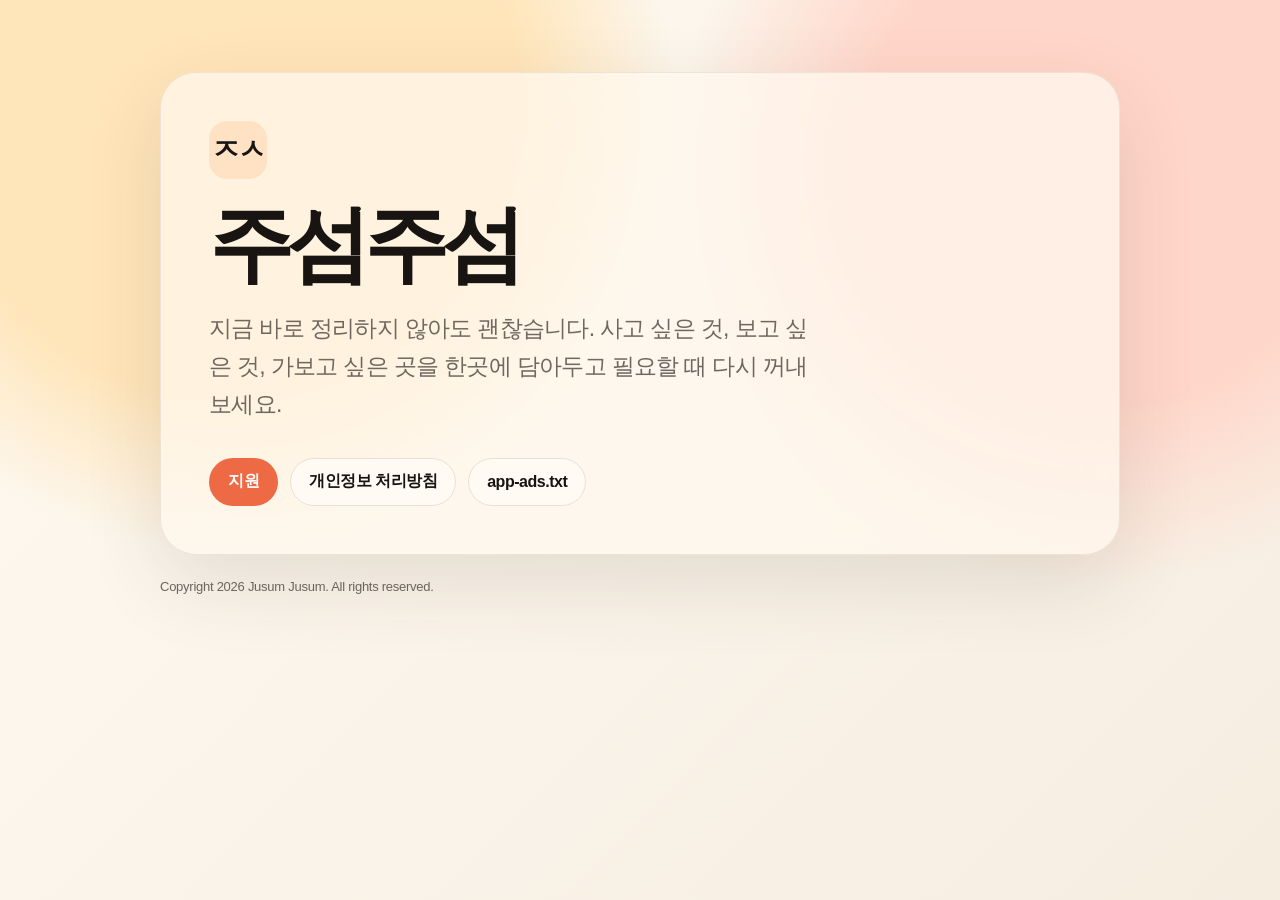
==== index.html @ 62c07767 "Deploy app site" ====
<!doctype html>
<html lang="ko">
  <head>
    <meta charset="utf-8" />
    <meta name="viewport" content="width=device-width, initial-scale=1" />
    <title>주섬주섬</title>
    <meta
      name="description"
      content="주섬주섬은 링크, 상품, 장소, 영상, 글감을 가볍게 담아두고 나중에 다시 꺼내보는 보관 앱입니다."
    />
    <style>
      :root {
        color-scheme: light;
        --ink: #171412;
        --muted: #6f6760;
        --line: #eadfd2;
        --paper: #fff8ef;
        --accent: #ed6a45;
        --accent-soft: #ffe1c4;
      }

      * {
        box-sizing: border-box;
      }

      body {
        margin: 0;
        min-height: 100vh;
        font-family:
          ui-rounded,
          "Apple SD Gothic Neo",
          "Pretendard",
          -apple-system,
          BlinkMacSystemFont,
          sans-serif;
        background:
          radial-gradient(circle at 18% 12%, #ffe5b9 0 22%, transparent 34%),
          radial-gradient(circle at 86% 18%, #ffd6c9 0 18%, transparent 32%),
          linear-gradient(135deg, #fffaf2 0%, #f6ede1 100%);
        color: var(--ink);
      }

      main {
        width: min(960px, calc(100% - 40px));
        margin: 0 auto;
        padding: 72px 0 56px;
      }

      .hero {
        display: grid;
        gap: 26px;
        padding: 48px;
        border: 1px solid rgba(234, 223, 210, 0.82);
        border-radius: 36px;
        background: rgba(255, 248, 239, 0.72);
        box-shadow: 0 28px 80px rgba(68, 49, 29, 0.12);
        backdrop-filter: blur(18px);
      }

      .mark {
        width: 58px;
        height: 58px;
        border-radius: 18px;
        display: grid;
        place-items: center;
        background: var(--accent-soft);
        color: var(--ink);
        font-size: 28px;
        font-weight: 900;
        letter-spacing: -0.08em;
      }

      h1 {
        margin: 0;
        font-size: clamp(42px, 9vw, 84px);
        line-height: 0.94;
        letter-spacing: -0.08em;
      }

      p {
        margin: 0;
        max-width: 620px;
        color: var(--muted);
        font-size: clamp(18px, 2.4vw, 23px);
        line-height: 1.65;
        letter-spacing: -0.03em;
      }

      .links {
        display: flex;
        flex-wrap: wrap;
        gap: 12px;
        margin-top: 8px;
      }

      a {
        color: inherit;
      }

      .button {
        display: inline-flex;
        align-items: center;
        min-height: 48px;
        padding: 0 18px;
        border: 1px solid var(--line);
        border-radius: 999px;
        background: #fffaf3;
        text-decoration: none;
        font-weight: 800;
        letter-spacing: -0.03em;
      }

      .button.primary {
        border-color: transparent;
        background: var(--accent);
        color: white;
      }

      footer {
        margin-top: 24px;
        color: var(--muted);
        font-size: 13px;
        letter-spacing: -0.02em;
      }

      @media (max-width: 640px) {
        main {
          width: min(100% - 28px, 960px);
          padding-top: 34px;
        }

        .hero {
          padding: 30px 24px;
          border-radius: 28px;
        }
      }
    </style>
  </head>
  <body>
    <main>
      <section class="hero" aria-labelledby="title">
        <div class="mark" aria-hidden="true">ㅈㅅ</div>
        <h1 id="title">주섬주섬</h1>
        <p>
          지금 바로 정리하지 않아도 괜찮습니다. 사고 싶은 것, 보고 싶은 것,
          가보고 싶은 곳을 한곳에 담아두고 필요할 때 다시 꺼내보세요.
        </p>
        <nav class="links" aria-label="앱 정보">
          <a class="button primary" href="support.html">지원</a>
          <a class="button" href="privacy.html">개인정보 처리방침</a>
          <a class="button" href="app-ads.txt">app-ads.txt</a>
        </nav>
      </section>
      <footer>Copyright 2026 Jusum Jusum. All rights reserved.</footer>
    </main>
  </body>
</html>
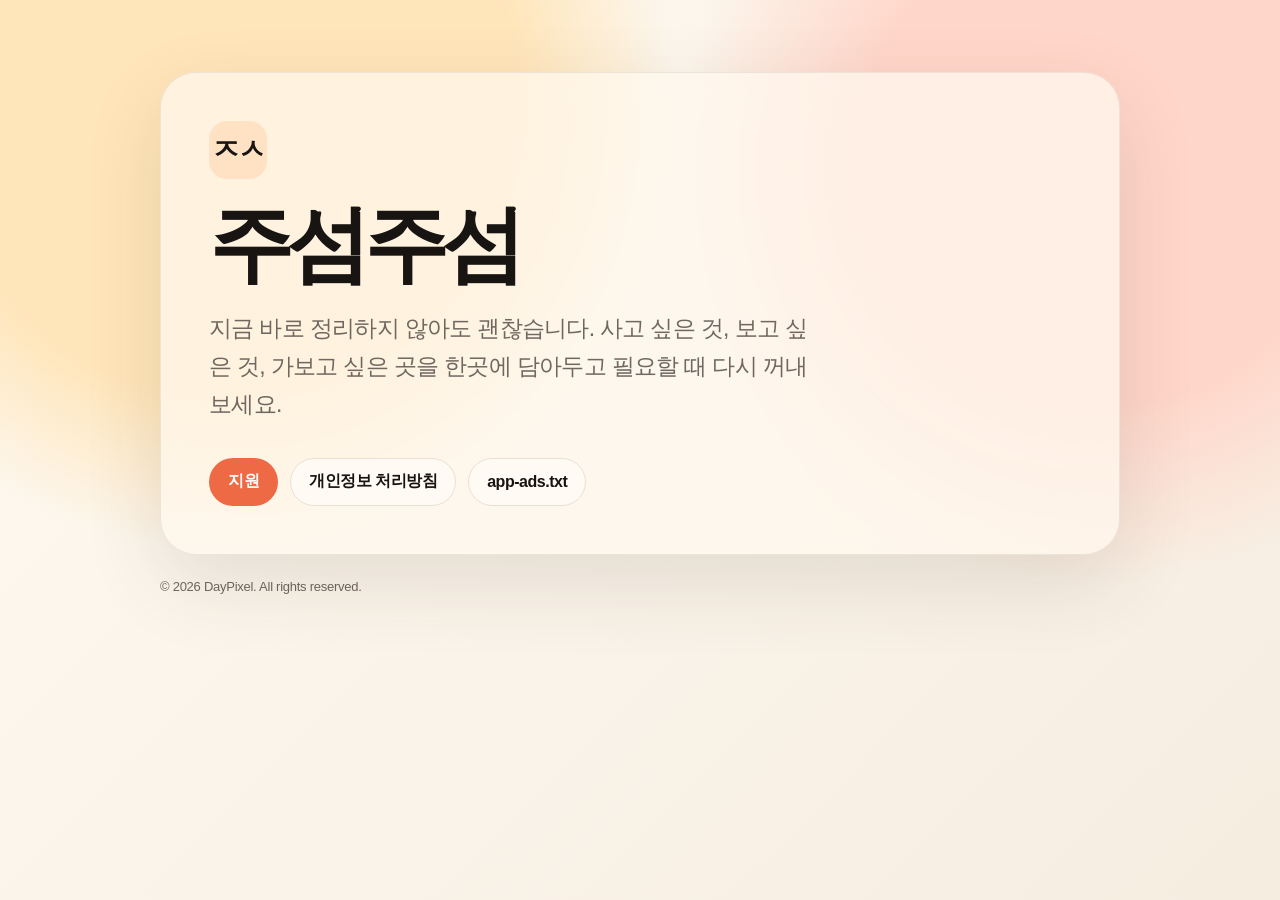
==== commit f5e1fdbb: "Use DayPixel for site copyright" ====
--- a/index.html
+++ b/index.html
@@ -151,7 +151,7 @@
           <a class="button" href="app-ads.txt">app-ads.txt</a>
         </nav>
       </section>
-      <footer>Copyright 2026 Jusum Jusum. All rights reserved.</footer>
+      <footer>© 2026 DayPixel. All rights reserved.</footer>
     </main>
   </body>
 </html>
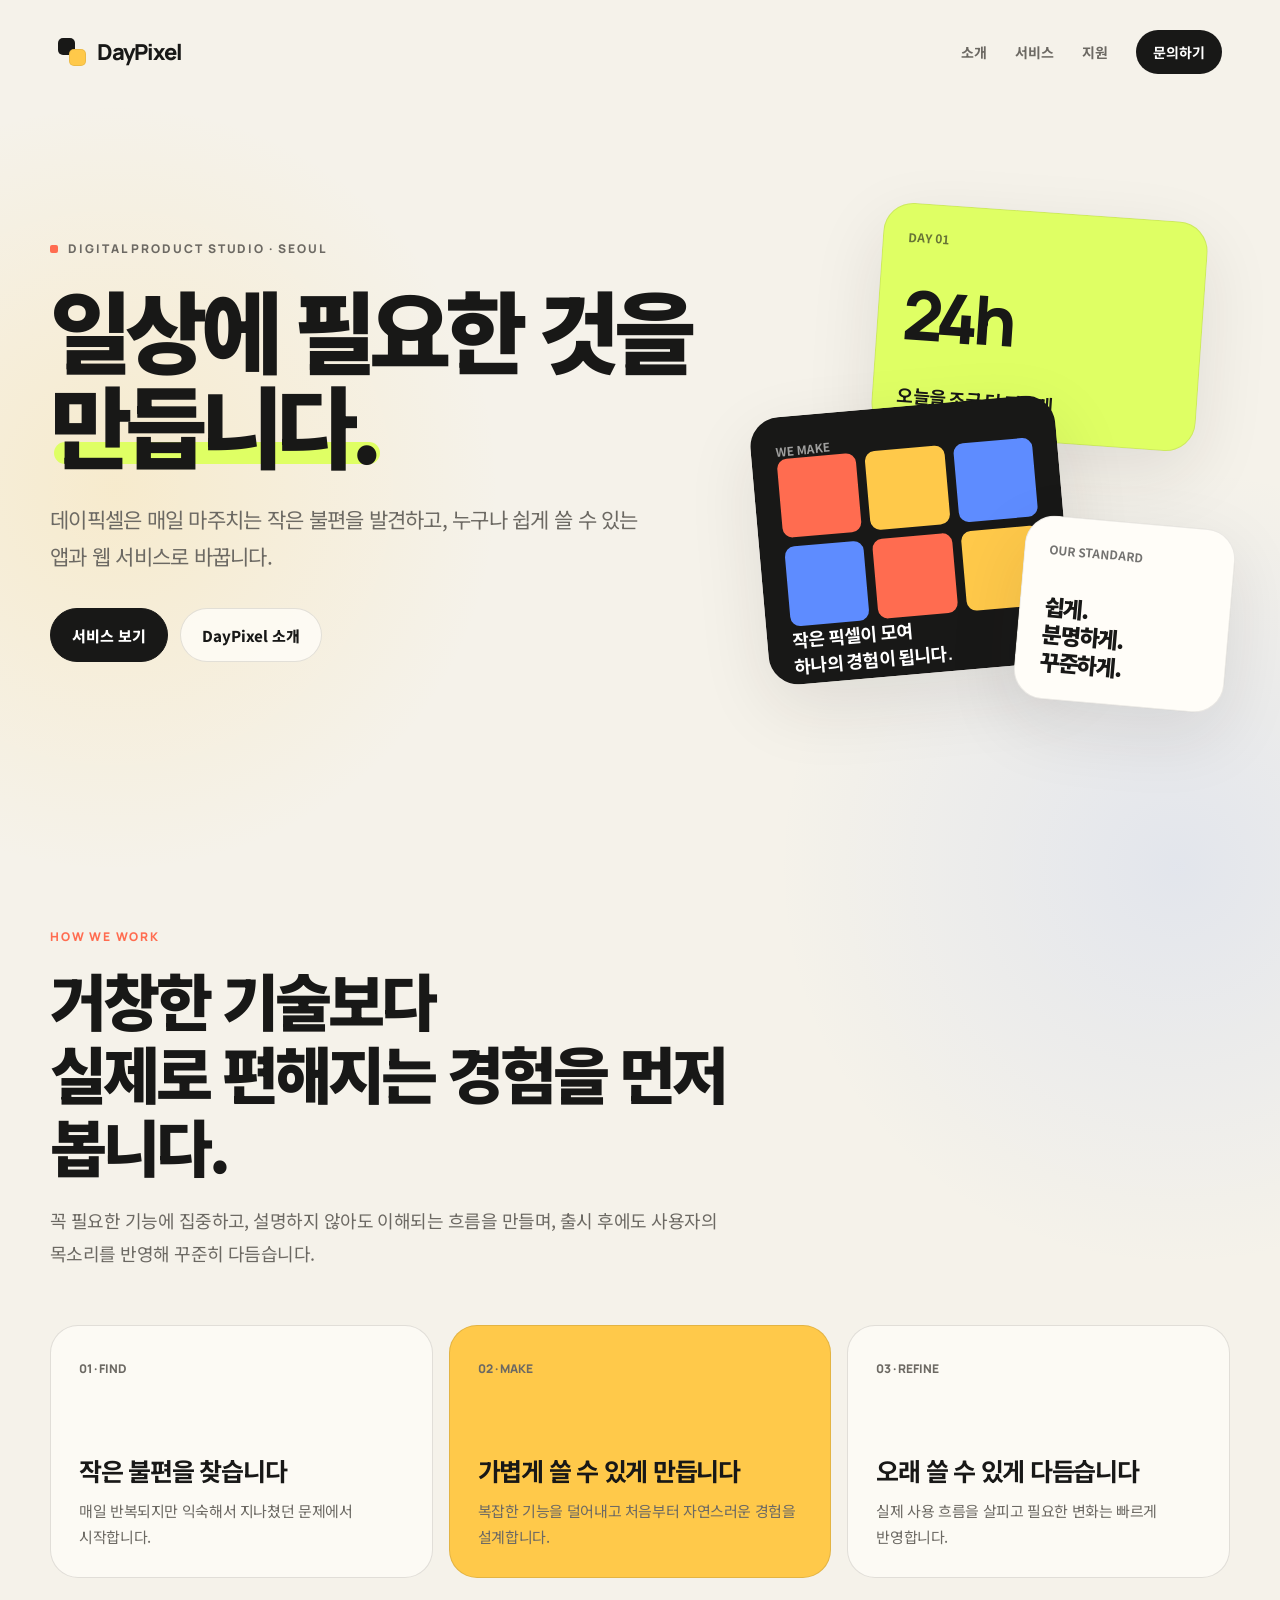
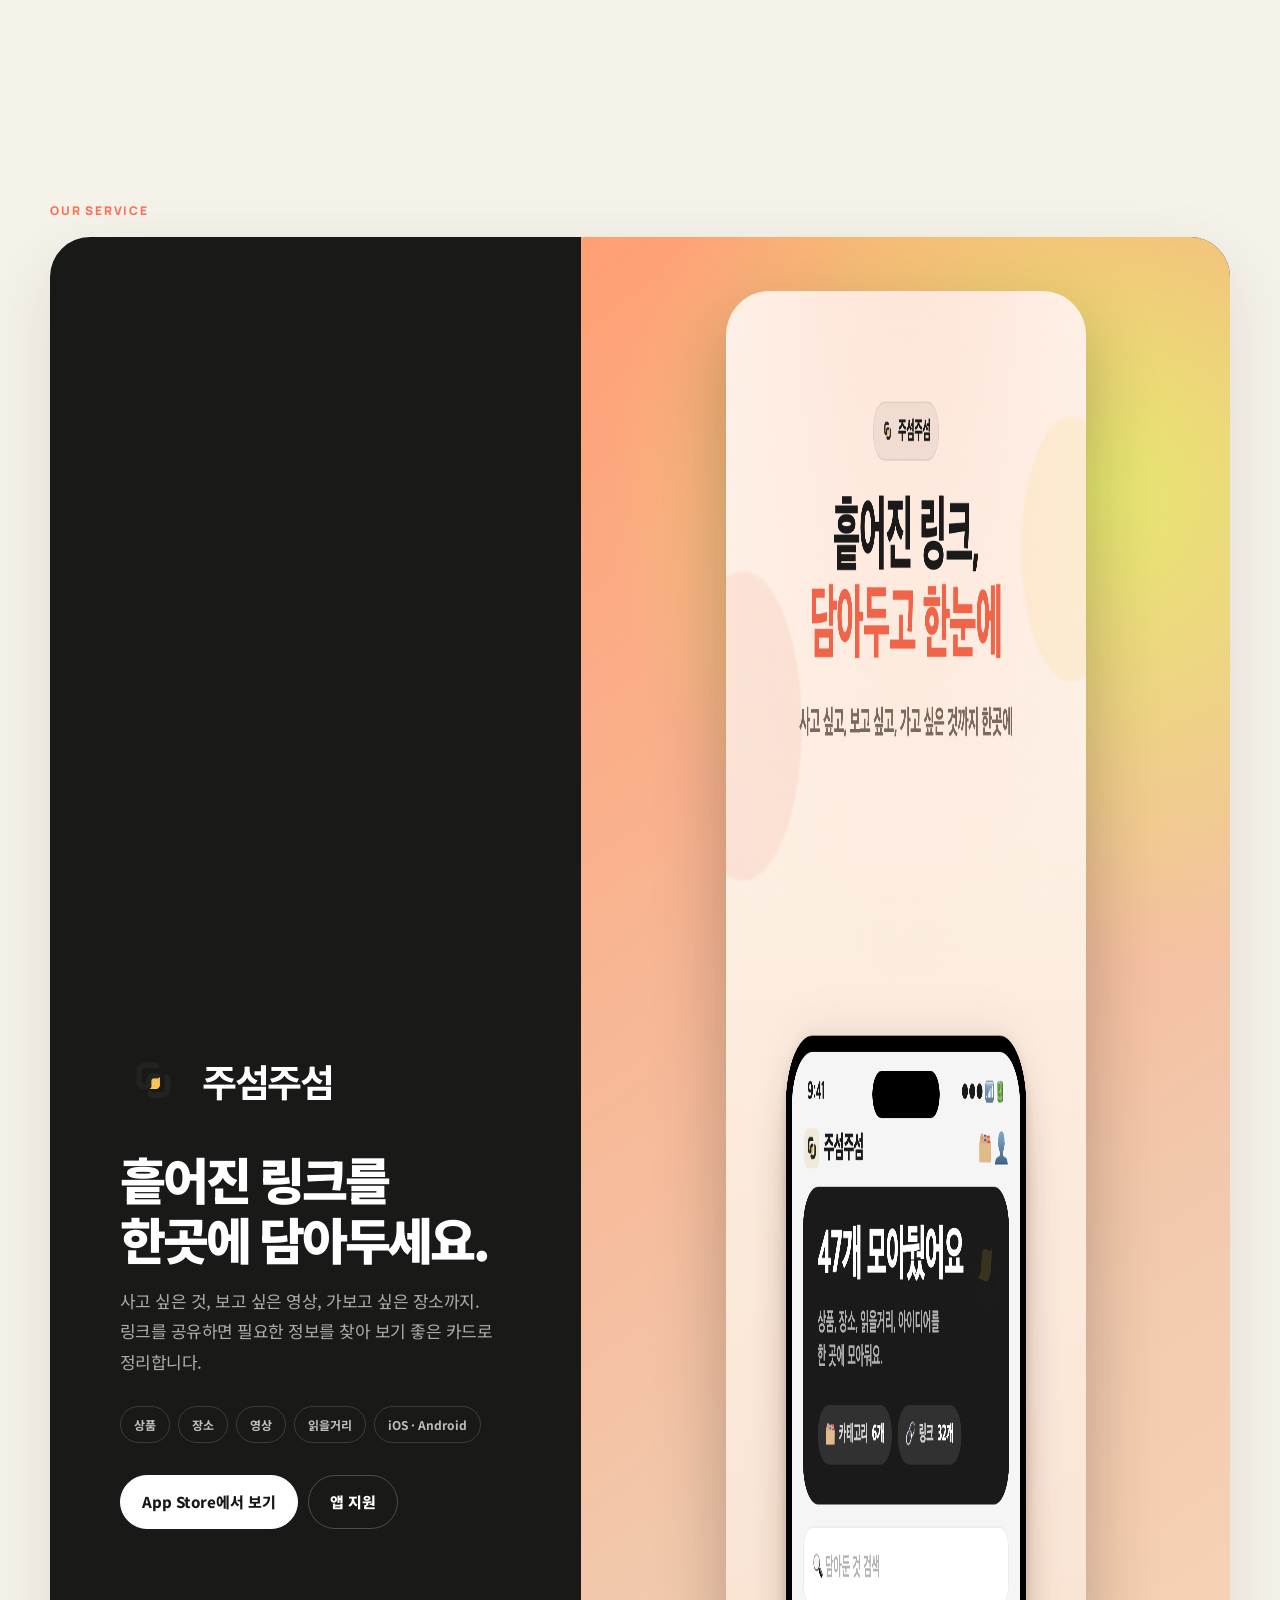
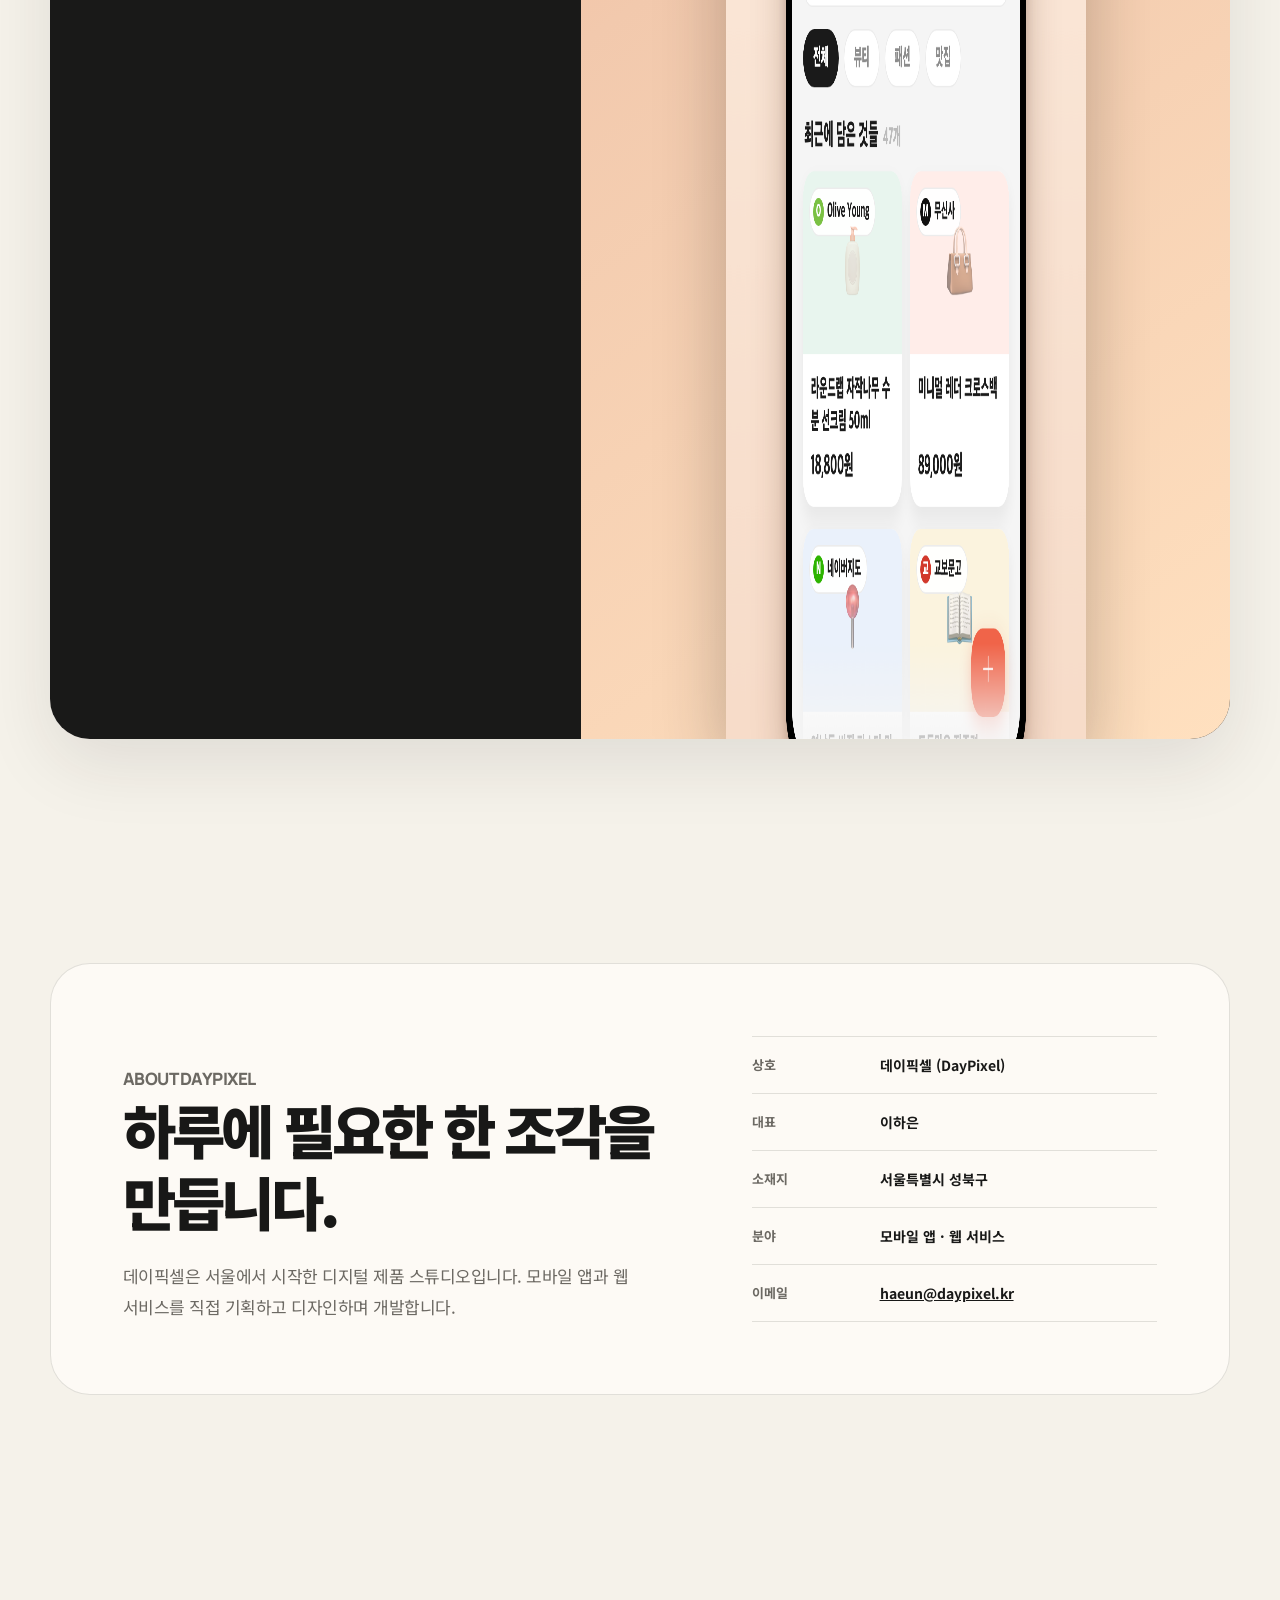
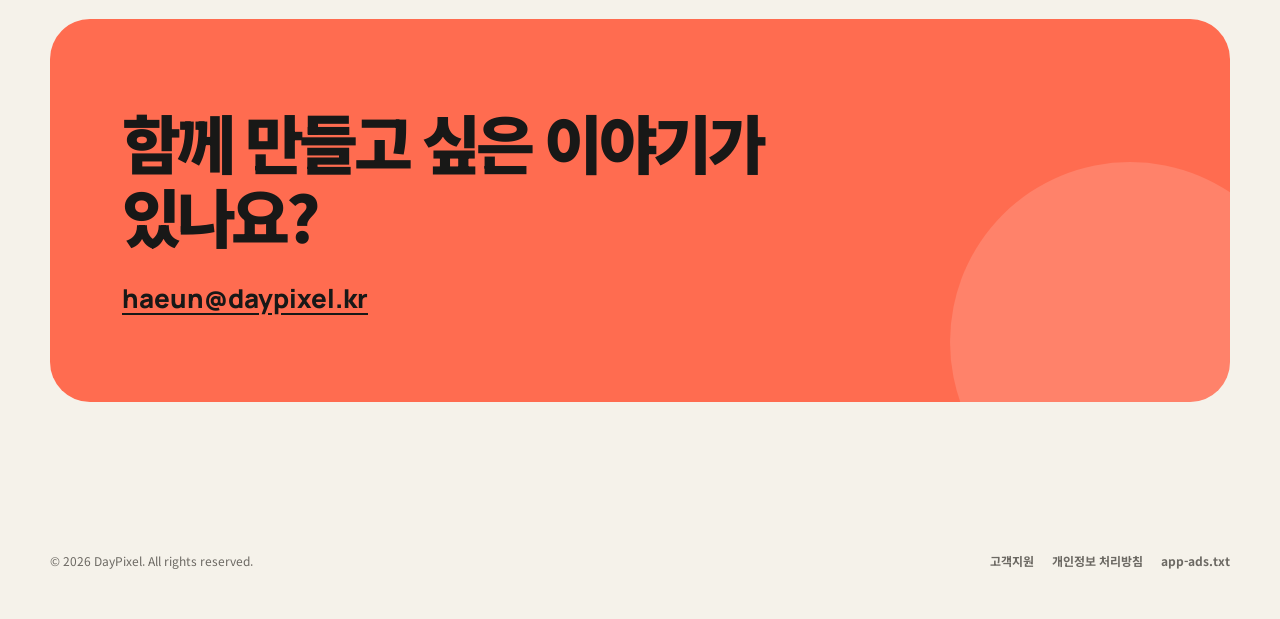
==== commit 5912c748: "Build DayPixel company website" ====
--- a/index.html
+++ b/index.html
@@ -1,157 +1,231 @@
-<!doctype html>
+<!DOCTYPE html>
 <html lang="ko">
   <head>
-    <meta charset="utf-8" />
-    <meta name="viewport" content="width=device-width, initial-scale=1" />
-    <title>주섬주섬</title>
+    <meta charset="utf-8">
+    <meta name="viewport" content="width=device-width, initial-scale=1">
+    <title>DayPixel — 일상에 필요한 것을 만듭니다</title>
     <meta
       name="description"
-      content="주섬주섬은 링크, 상품, 장소, 영상, 글감을 가볍게 담아두고 나중에 다시 꺼내보는 보관 앱입니다."
-    />
-    <style>
-      :root {
-        color-scheme: light;
-        --ink: #171412;
-        --muted: #6f6760;
-        --line: #eadfd2;
-        --paper: #fff8ef;
-        --accent: #ed6a45;
-        --accent-soft: #ffe1c4;
-      }
-
-      * {
-        box-sizing: border-box;
-      }
-
-      body {
-        margin: 0;
-        min-height: 100vh;
-        font-family:
-          ui-rounded,
-          "Apple SD Gothic Neo",
-          "Pretendard",
-          -apple-system,
-          BlinkMacSystemFont,
-          sans-serif;
-        background:
-          radial-gradient(circle at 18% 12%, #ffe5b9 0 22%, transparent 34%),
-          radial-gradient(circle at 86% 18%, #ffd6c9 0 18%, transparent 32%),
-          linear-gradient(135deg, #fffaf2 0%, #f6ede1 100%);
-        color: var(--ink);
-      }
-
-      main {
-        width: min(960px, calc(100% - 40px));
-        margin: 0 auto;
-        padding: 72px 0 56px;
-      }
-
-      .hero {
-        display: grid;
-        gap: 26px;
-        padding: 48px;
-        border: 1px solid rgba(234, 223, 210, 0.82);
-        border-radius: 36px;
-        background: rgba(255, 248, 239, 0.72);
-        box-shadow: 0 28px 80px rgba(68, 49, 29, 0.12);
-        backdrop-filter: blur(18px);
-      }
-
-      .mark {
-        width: 58px;
-        height: 58px;
-        border-radius: 18px;
-        display: grid;
-        place-items: center;
-        background: var(--accent-soft);
-        color: var(--ink);
-        font-size: 28px;
-        font-weight: 900;
-        letter-spacing: -0.08em;
-      }
-
-      h1 {
-        margin: 0;
-        font-size: clamp(42px, 9vw, 84px);
-        line-height: 0.94;
-        letter-spacing: -0.08em;
-      }
-
-      p {
-        margin: 0;
-        max-width: 620px;
-        color: var(--muted);
-        font-size: clamp(18px, 2.4vw, 23px);
-        line-height: 1.65;
-        letter-spacing: -0.03em;
-      }
-
-      .links {
-        display: flex;
-        flex-wrap: wrap;
-        gap: 12px;
-        margin-top: 8px;
-      }
-
-      a {
-        color: inherit;
-      }
-
-      .button {
-        display: inline-flex;
-        align-items: center;
-        min-height: 48px;
-        padding: 0 18px;
-        border: 1px solid var(--line);
-        border-radius: 999px;
-        background: #fffaf3;
-        text-decoration: none;
-        font-weight: 800;
-        letter-spacing: -0.03em;
-      }
-
-      .button.primary {
-        border-color: transparent;
-        background: var(--accent);
-        color: white;
-      }
-
-      footer {
-        margin-top: 24px;
-        color: var(--muted);
-        font-size: 13px;
-        letter-spacing: -0.02em;
-      }
-
-      @media (max-width: 640px) {
-        main {
-          width: min(100% - 28px, 960px);
-          padding-top: 34px;
-        }
-
-        .hero {
-          padding: 30px 24px;
-          border-radius: 28px;
+      content="데이픽셀은 일상의 작은 불편을 발견하고, 오래 쓰고 싶은 앱과 웹 서비스를 만듭니다."
+    >
+    <meta name="theme-color" content="#f5f2ea">
+    <link rel="canonical" href="https://daypixel.kr/">
+    <link rel="stylesheet" href="styles.css">
+    <meta property="og:type" content="website">
+    <meta property="og:locale" content="ko_KR">
+    <meta property="og:title" content="DayPixel — 일상에 필요한 것을 만듭니다">
+    <meta
+      property="og:description"
+      content="일상의 작은 불편을 더 단순하고 좋은 경험으로 바꾸는 디지털 제품 스튜디오."
+    >
+    <meta property="og:url" content="https://daypixel.kr/">
+    <script type="application/ld+json">
+      {
+        "@context": "https://schema.org",
+        "@type": "Organization",
+        "name": "DayPixel",
+        "alternateName": "데이픽셀",
+        "url": "https://daypixel.kr/",
+        "email": "haeun@daypixel.kr",
+        "foundingDate": "2026",
+        "address": {
+          "@type": "PostalAddress",
+          "addressLocality": "Seoul",
+          "addressRegion": "Seongbuk-gu",
+          "addressCountry": "KR"
         }
       }
-    </style>
+    </script>
   </head>
   <body>
+    <header class="site-header">
+      <div class="shell header-inner">
+        <a class="brand" href="/" aria-label="DayPixel 홈">
+          <span class="brand-mark" aria-hidden="true"></span>
+          <span class="brand-name">DayPixel</span>
+        </a>
+        <nav class="site-nav" aria-label="주요 메뉴">
+          <a href="#about">소개</a>
+          <a href="#service">서비스</a>
+          <a href="support.html">지원</a>
+          <a class="nav-pill" href="mailto:haeun@daypixel.kr">문의하기</a>
+        </nav>
+      </div>
+    </header>
+
     <main>
-      <section class="hero" aria-labelledby="title">
-        <div class="mark" aria-hidden="true">ㅈㅅ</div>
-        <h1 id="title">주섬주섬</h1>
-        <p>
-          지금 바로 정리하지 않아도 괜찮습니다. 사고 싶은 것, 보고 싶은 것,
-          가보고 싶은 곳을 한곳에 담아두고 필요할 때 다시 꺼내보세요.
-        </p>
-        <nav class="links" aria-label="앱 정보">
-          <a class="button primary" href="support.html">지원</a>
-          <a class="button" href="privacy.html">개인정보 처리방침</a>
-          <a class="button" href="app-ads.txt">app-ads.txt</a>
+      <section class="shell hero" aria-labelledby="hero-title">
+        <div>
+          <p class="eyebrow">Digital product studio · Seoul</p>
+          <h1 id="hero-title">
+            일상에 필요한 것을<br>
+            <span class="accent">만듭니다.</span>
+          </h1>
+          <p class="hero-copy">
+            데이픽셀은 매일 마주치는 작은 불편을 발견하고, 누구나 쉽게 쓸 수 있는
+            앱과 웹 서비스로 바꿉니다.
+          </p>
+          <div class="button-row">
+            <a class="button primary" href="#service">서비스 보기</a>
+            <a class="button" href="#about">DayPixel 소개</a>
+          </div>
+        </div>
+
+        <div class="hero-art" aria-hidden="true">
+          <article class="pixel-card card-today">
+            <small>DAY 01</small>
+            <span class="big-number">24h</span>
+            <strong>오늘을 조금 더 편하게</strong>
+          </article>
+          <article class="pixel-card card-make">
+            <small>WE MAKE</small>
+            <div class="grid">
+              <span></span><span></span><span></span>
+              <span></span><span></span><span></span>
+            </div>
+            <strong>작은 픽셀이 모여<br>하나의 경험이 됩니다.</strong>
+          </article>
+          <article class="pixel-card card-note">
+            <small>OUR STANDARD</small>
+            <p>쉽게.<br>분명하게.<br>꾸준하게.</p>
+          </article>
+        </div>
+      </section>
+
+      <section class="section" id="about" aria-labelledby="about-title">
+        <div class="shell">
+          <p class="section-label">How we work</p>
+          <h2 class="section-title" id="about-title">
+            거창한 기술보다<br>실제로 편해지는 경험을 먼저 봅니다.
+          </h2>
+          <p class="section-lead">
+            꼭 필요한 기능에 집중하고, 설명하지 않아도 이해되는 흐름을 만들며,
+            출시 후에도 사용자의 목소리를 반영해 꾸준히 다듬습니다.
+          </p>
+
+          <div class="principles">
+            <article class="principle">
+              <span class="principle-number">01 · FIND</span>
+              <h3>작은 불편을 찾습니다</h3>
+              <p>매일 반복되지만 익숙해서 지나쳤던 문제에서 시작합니다.</p>
+            </article>
+            <article class="principle">
+              <span class="principle-number">02 · MAKE</span>
+              <h3>가볍게 쓸 수 있게 만듭니다</h3>
+              <p>복잡한 기능을 덜어내고 처음부터 자연스러운 경험을 설계합니다.</p>
+            </article>
+            <article class="principle">
+              <span class="principle-number">03 · REFINE</span>
+              <h3>오래 쓸 수 있게 다듬습니다</h3>
+              <p>실제 사용 흐름을 살피고 필요한 변화는 빠르게 반영합니다.</p>
+            </article>
+          </div>
+        </div>
+      </section>
+
+      <section class="section" id="service" aria-labelledby="service-title">
+        <div class="shell">
+          <p class="section-label">Our service</p>
+          <div class="service-panel">
+            <div class="service-copy">
+              <div class="service-brand">
+                <img
+                  src="assets/juseomjuseom-mark.png"
+                  width="66"
+                  height="66"
+                  alt="주섬주섬 앱 심볼"
+                >
+                <h3 id="service-title">주섬주섬</h3>
+              </div>
+              <p class="service-tagline">흩어진 링크를<br>한곳에 담아두세요.</p>
+              <p class="service-description">
+                사고 싶은 것, 보고 싶은 영상, 가보고 싶은 장소까지. 링크를
+                공유하면 필요한 정보를 찾아 보기 좋은 카드로 정리합니다.
+              </p>
+              <ul class="service-meta" aria-label="지원 기능">
+                <li>상품</li>
+                <li>장소</li>
+                <li>영상</li>
+                <li>읽을거리</li>
+                <li>iOS · Android</li>
+              </ul>
+              <div class="service-actions">
+                <a
+                  class="button primary"
+                  href="https://apps.apple.com/kr/app/id6764675472"
+                  target="_blank"
+                  rel="noreferrer"
+                >
+                  App Store에서 보기
+                </a>
+                <a class="button" href="support.html">앱 지원</a>
+              </div>
+            </div>
+            <div class="service-visual">
+              <img
+                src="assets/juseomjuseom-home.png"
+                width="945"
+                height="2048"
+                loading="lazy"
+                alt="주섬주섬 앱에서 저장한 링크를 카드로 정리한 화면"
+              >
+            </div>
+          </div>
+        </div>
+      </section>
+
+      <section class="section" aria-labelledby="company-title">
+        <div class="shell company-panel">
+          <div>
+            <p class="section-label">About DayPixel</p>
+            <h2 id="company-title">하루에 필요한 한 조각을 만듭니다.</h2>
+            <p>
+              데이픽셀은 서울에서 시작한 디지털 제품 스튜디오입니다. 모바일 앱과
+              웹 서비스를 직접 기획하고 디자인하며 개발합니다.
+            </p>
+          </div>
+          <dl class="company-facts">
+            <div>
+              <dt>상호</dt>
+              <dd>데이픽셀 (DayPixel)</dd>
+            </div>
+            <div>
+              <dt>대표</dt>
+              <dd>이하은</dd>
+            </div>
+            <div>
+              <dt>소재지</dt>
+              <dd>서울특별시 성북구</dd>
+            </div>
+            <div>
+              <dt>분야</dt>
+              <dd>모바일 앱 · 웹 서비스</dd>
+            </div>
+            <div>
+              <dt>이메일</dt>
+              <dd><a href="mailto:haeun@daypixel.kr">haeun@daypixel.kr</a></dd>
+            </div>
+          </dl>
+        </div>
+      </section>
+
+      <section class="section" aria-labelledby="contact-title">
+        <div class="shell contact-band">
+          <h2 id="contact-title">함께 만들고 싶은 이야기가 있나요?</h2>
+          <a href="mailto:haeun@daypixel.kr">haeun@daypixel.kr</a>
+        </div>
+      </section>
+    </main>
+
+    <footer class="site-footer">
+      <div class="shell footer-inner">
+        <span>© 2026 DayPixel. All rights reserved.</span>
+        <nav class="footer-links" aria-label="하단 메뉴">
+          <a href="support.html">고객지원</a>
+          <a href="privacy.html">개인정보 처리방침</a>
+          <a href="app-ads.txt">app-ads.txt</a>
         </nav>
-      </section>
-      <footer>© 2026 DayPixel. All rights reserved.</footer>
-    </main>
+      </div>
+    </footer>
   </body>
 </html>
--- a/styles.css
+++ b/styles.css
@@ -0,0 +1,924 @@
+@import url("https://fonts.googleapis.com/css2?family=Manrope:wght@500;600;700;800&family=Noto+Sans+KR:wght@400;500;600;700;800;900&display=swap");
+
+:root {
+  color-scheme: light;
+  --ink: #181817;
+  --muted: #6c6963;
+  --paper: #f5f2ea;
+  --card: #fffdf8;
+  --line: rgba(24, 24, 23, 0.12);
+  --lime: #dfff64;
+  --coral: #ff6c50;
+  --yellow: #ffc94a;
+  --blue: #5e8cff;
+  --radius-xl: 40px;
+  --radius-lg: 28px;
+  --radius-md: 18px;
+  --shadow: 0 24px 70px rgba(38, 34, 25, 0.1);
+}
+
+* {
+  box-sizing: border-box;
+}
+
+html {
+  scroll-behavior: smooth;
+}
+
+body {
+  margin: 0;
+  background:
+    radial-gradient(circle at 9% 9%, rgba(255, 201, 74, 0.18), transparent 24rem),
+    radial-gradient(circle at 92% 16%, rgba(94, 140, 255, 0.12), transparent 25rem),
+    var(--paper);
+  color: var(--ink);
+  font-family: "Noto Sans KR", sans-serif;
+  word-break: keep-all;
+}
+
+a {
+  color: inherit;
+}
+
+img {
+  display: block;
+  max-width: 100%;
+}
+
+.shell {
+  width: min(1180px, calc(100% - 48px));
+  margin: 0 auto;
+}
+
+.site-header {
+  position: relative;
+  z-index: 10;
+  padding: 22px 0;
+}
+
+.header-inner {
+  display: flex;
+  align-items: center;
+  justify-content: space-between;
+  min-height: 60px;
+  padding: 0 8px;
+}
+
+.brand {
+  display: inline-flex;
+  align-items: center;
+  gap: 11px;
+  text-decoration: none;
+}
+
+.brand-mark {
+  position: relative;
+  width: 28px;
+  height: 28px;
+}
+
+.brand-mark::before,
+.brand-mark::after {
+  position: absolute;
+  width: 17px;
+  height: 17px;
+  border-radius: 5px;
+  content: "";
+}
+
+.brand-mark::before {
+  top: 0;
+  left: 0;
+  background: var(--ink);
+}
+
+.brand-mark::after {
+  right: 0;
+  bottom: 0;
+  background: var(--yellow);
+  box-shadow: inset 0 0 0 1px rgba(24, 24, 23, 0.08);
+}
+
+.brand-name {
+  font-family: "Manrope", "Noto Sans KR", sans-serif;
+  font-size: 22px;
+  font-weight: 800;
+  letter-spacing: -0.055em;
+}
+
+.site-nav {
+  display: flex;
+  align-items: center;
+  gap: 28px;
+}
+
+.site-nav a {
+  color: var(--muted);
+  font-size: 14px;
+  font-weight: 700;
+  text-decoration: none;
+}
+
+.site-nav a:hover,
+.site-nav a:focus-visible {
+  color: var(--ink);
+}
+
+.site-nav .nav-pill {
+  padding: 12px 17px;
+  border-radius: 999px;
+  background: var(--ink);
+  color: white;
+}
+
+.hero {
+  display: grid;
+  grid-template-columns: minmax(0, 1.15fr) minmax(360px, 0.85fr);
+  align-items: center;
+  min-height: 710px;
+  gap: 54px;
+  padding: 84px 0 108px;
+}
+
+.eyebrow {
+  display: inline-flex;
+  align-items: center;
+  gap: 10px;
+  margin: 0 0 24px;
+  color: var(--muted);
+  font-family: "Manrope", sans-serif;
+  font-size: 12px;
+  font-weight: 800;
+  letter-spacing: 0.16em;
+  text-transform: uppercase;
+}
+
+.eyebrow::before {
+  width: 8px;
+  height: 8px;
+  border-radius: 2px;
+  background: var(--coral);
+  content: "";
+}
+
+.hero h1 {
+  max-width: 780px;
+  margin: 0;
+  font-size: clamp(54px, 7vw, 92px);
+  font-weight: 900;
+  line-height: 1.06;
+  letter-spacing: -0.075em;
+}
+
+.hero h1 .accent {
+  position: relative;
+  display: inline-block;
+  z-index: 0;
+}
+
+.hero h1 .accent::after {
+  position: absolute;
+  z-index: -1;
+  right: -0.04em;
+  bottom: 0.08em;
+  left: 0.04em;
+  height: 0.24em;
+  border-radius: 999px;
+  background: var(--lime);
+  content: "";
+}
+
+.hero-copy {
+  max-width: 620px;
+  margin: 30px 0 0;
+  color: var(--muted);
+  font-size: clamp(17px, 2vw, 21px);
+  line-height: 1.75;
+  letter-spacing: -0.035em;
+}
+
+.button-row {
+  display: flex;
+  flex-wrap: wrap;
+  gap: 12px;
+  margin-top: 34px;
+}
+
+.button {
+  display: inline-flex;
+  align-items: center;
+  justify-content: center;
+  min-height: 54px;
+  padding: 0 21px;
+  border: 1px solid var(--line);
+  border-radius: 999px;
+  background: rgba(255, 253, 248, 0.8);
+  font-size: 15px;
+  font-weight: 800;
+  text-decoration: none;
+  transition:
+    transform 180ms ease,
+    box-shadow 180ms ease;
+}
+
+.button:hover {
+  transform: translateY(-2px);
+  box-shadow: 0 12px 28px rgba(38, 34, 25, 0.1);
+}
+
+.button.primary {
+  border-color: var(--ink);
+  background: var(--ink);
+  color: white;
+}
+
+.hero-art {
+  position: relative;
+  min-height: 520px;
+}
+
+.pixel-card {
+  position: absolute;
+  display: flex;
+  flex-direction: column;
+  justify-content: space-between;
+  overflow: hidden;
+  padding: 24px;
+  border: 1px solid rgba(24, 24, 23, 0.09);
+  border-radius: 30px;
+  box-shadow: var(--shadow);
+}
+
+.pixel-card strong {
+  font-family: "Manrope", "Noto Sans KR", sans-serif;
+  font-size: 18px;
+  letter-spacing: -0.04em;
+}
+
+.pixel-card small {
+  color: rgba(24, 24, 23, 0.6);
+  font-size: 12px;
+  font-weight: 700;
+}
+
+.card-today {
+  top: 24px;
+  right: 28px;
+  width: 68%;
+  height: 230px;
+  background: var(--lime);
+  transform: rotate(4deg);
+  animation: float-card 6s ease-in-out infinite;
+}
+
+.card-today .big-number {
+  font-family: "Manrope", sans-serif;
+  font-size: 68px;
+  font-weight: 800;
+  line-height: 1;
+  letter-spacing: -0.08em;
+}
+
+.card-make {
+  bottom: 34px;
+  left: 8px;
+  width: 64%;
+  height: 268px;
+  background: var(--ink);
+  color: white;
+  transform: rotate(-5deg);
+  animation: float-card 7s ease-in-out 800ms infinite reverse;
+}
+
+.card-make small {
+  color: rgba(255, 255, 255, 0.58);
+}
+
+.card-make .grid {
+  display: grid;
+  grid-template-columns: repeat(3, 1fr);
+  gap: 9px;
+}
+
+.card-make .grid span {
+  aspect-ratio: 1;
+  border-radius: 10px;
+  background: var(--coral);
+}
+
+.card-make .grid span:nth-child(2),
+.card-make .grid span:nth-child(6) {
+  background: var(--yellow);
+}
+
+.card-make .grid span:nth-child(3),
+.card-make .grid span:nth-child(4) {
+  background: var(--blue);
+}
+
+.card-note {
+  right: 0;
+  bottom: 2px;
+  width: 44%;
+  height: 184px;
+  background: var(--card);
+  transform: rotate(5deg);
+  animation: float-card 5.5s ease-in-out 1.2s infinite;
+}
+
+.card-note p {
+  margin: 0;
+  font-size: 22px;
+  font-weight: 900;
+  line-height: 1.25;
+  letter-spacing: -0.055em;
+}
+
+@keyframes float-card {
+  0%,
+  100% {
+    translate: 0 0;
+  }
+  50% {
+    translate: 0 -10px;
+  }
+}
+
+.section {
+  padding: 112px 0;
+}
+
+.section-label {
+  margin: 0 0 18px;
+  color: var(--coral);
+  font-family: "Manrope", sans-serif;
+  font-size: 12px;
+  font-weight: 800;
+  letter-spacing: 0.15em;
+  text-transform: uppercase;
+}
+
+.section-title {
+  max-width: 840px;
+  margin: 0;
+  font-size: clamp(36px, 5vw, 62px);
+  font-weight: 900;
+  line-height: 1.18;
+  letter-spacing: -0.065em;
+}
+
+.section-lead {
+  max-width: 680px;
+  margin: 22px 0 0;
+  color: var(--muted);
+  font-size: 18px;
+  line-height: 1.8;
+  letter-spacing: -0.03em;
+}
+
+.principles {
+  display: grid;
+  grid-template-columns: repeat(3, 1fr);
+  gap: 16px;
+  margin-top: 56px;
+}
+
+.principle {
+  min-height: 250px;
+  padding: 28px;
+  border: 1px solid var(--line);
+  border-radius: var(--radius-lg);
+  background: rgba(255, 253, 248, 0.72);
+}
+
+.principle:nth-child(2) {
+  background: var(--yellow);
+}
+
+.principle-number {
+  color: var(--muted);
+  font-family: "Manrope", sans-serif;
+  font-size: 12px;
+  font-weight: 800;
+}
+
+.principle h3 {
+  margin: 74px 0 10px;
+  font-size: 25px;
+  letter-spacing: -0.05em;
+}
+
+.principle p {
+  margin: 0;
+  color: var(--muted);
+  font-size: 15px;
+  line-height: 1.7;
+  letter-spacing: -0.025em;
+}
+
+.service-panel {
+  display: grid;
+  grid-template-columns: minmax(0, 0.9fr) minmax(420px, 1.1fr);
+  min-height: 720px;
+  overflow: hidden;
+  border-radius: var(--radius-xl);
+  background: #191918;
+  color: white;
+  box-shadow: var(--shadow);
+}
+
+.service-copy {
+  display: flex;
+  flex-direction: column;
+  justify-content: center;
+  padding: 70px;
+}
+
+.service-brand {
+  display: flex;
+  align-items: center;
+  gap: 16px;
+}
+
+.service-brand img {
+  width: 66px;
+  height: 66px;
+  object-fit: contain;
+}
+
+.service-brand h3 {
+  margin: 0;
+  font-size: 38px;
+  letter-spacing: -0.06em;
+}
+
+.service-tagline {
+  margin: 34px 0 18px;
+  font-size: clamp(32px, 4vw, 50px);
+  font-weight: 900;
+  line-height: 1.2;
+  letter-spacing: -0.065em;
+}
+
+.service-description {
+  margin: 0;
+  color: rgba(255, 255, 255, 0.64);
+  font-size: 17px;
+  line-height: 1.8;
+  letter-spacing: -0.03em;
+}
+
+.service-meta {
+  display: flex;
+  flex-wrap: wrap;
+  gap: 8px;
+  margin-top: 28px;
+  margin-bottom: 0;
+  padding: 0;
+  list-style: none;
+}
+
+.service-meta li {
+  padding: 9px 13px;
+  border: 1px solid rgba(255, 255, 255, 0.15);
+  border-radius: 999px;
+  color: rgba(255, 255, 255, 0.72);
+  font-size: 12px;
+  font-weight: 700;
+}
+
+.service-actions {
+  display: flex;
+  flex-wrap: wrap;
+  gap: 10px;
+  margin-top: 32px;
+}
+
+.service-actions .button {
+  border-color: rgba(255, 255, 255, 0.22);
+  background: transparent;
+  color: white;
+}
+
+.service-actions .button.primary {
+  border-color: white;
+  background: white;
+  color: var(--ink);
+}
+
+.service-visual {
+  display: grid;
+  place-items: end center;
+  overflow: hidden;
+  padding: 54px 48px 0;
+  background:
+    radial-gradient(circle at 78% 12%, rgba(223, 255, 100, 0.72), transparent 25%),
+    linear-gradient(145deg, #ff9f74 0%, #f2c9ad 55%, #ffe0bf 100%);
+}
+
+.service-visual img {
+  width: min(360px, 86%);
+  border-radius: 44px 44px 0 0;
+  box-shadow: 0 30px 70px rgba(35, 24, 20, 0.28);
+}
+
+.company-panel {
+  display: grid;
+  grid-template-columns: 1.15fr 0.85fr;
+  gap: 80px;
+  align-items: end;
+  padding: 72px;
+  border: 1px solid var(--line);
+  border-radius: var(--radius-xl);
+  background: rgba(255, 253, 248, 0.78);
+}
+
+.company-panel h2 {
+  max-width: 660px;
+  margin: 0;
+  font-size: clamp(36px, 5vw, 58px);
+  font-weight: 900;
+  line-height: 1.23;
+  letter-spacing: -0.065em;
+}
+
+.company-panel p {
+  max-width: 620px;
+  margin: 24px 0 0;
+  color: var(--muted);
+  font-size: 17px;
+  line-height: 1.8;
+  letter-spacing: -0.03em;
+}
+
+.company-facts {
+  margin: 0;
+}
+
+.company-facts div {
+  display: grid;
+  grid-template-columns: 110px 1fr;
+  gap: 18px;
+  padding: 18px 0;
+  border-bottom: 1px solid var(--line);
+}
+
+.company-facts div:first-child {
+  border-top: 1px solid var(--line);
+}
+
+.company-facts dt {
+  color: var(--muted);
+  font-size: 13px;
+  font-weight: 700;
+}
+
+.company-facts dd {
+  margin: 0;
+  font-size: 14px;
+  font-weight: 700;
+}
+
+.contact-band {
+  position: relative;
+  overflow: hidden;
+  padding: 86px 72px;
+  border-radius: var(--radius-xl);
+  background: var(--coral);
+}
+
+.contact-band::after {
+  position: absolute;
+  right: -80px;
+  bottom: -120px;
+  width: 360px;
+  height: 360px;
+  border-radius: 50%;
+  background: rgba(255, 255, 255, 0.15);
+  content: "";
+}
+
+.contact-band h2 {
+  position: relative;
+  z-index: 1;
+  max-width: 730px;
+  margin: 0;
+  font-size: clamp(38px, 5vw, 66px);
+  font-weight: 900;
+  line-height: 1.15;
+  letter-spacing: -0.07em;
+}
+
+.contact-band a {
+  position: relative;
+  z-index: 1;
+  display: inline-block;
+  margin-top: 28px;
+  font-family: "Manrope", sans-serif;
+  font-size: clamp(18px, 2.6vw, 26px);
+  font-weight: 800;
+  text-underline-offset: 5px;
+}
+
+.site-footer {
+  padding: 38px 0 50px;
+}
+
+.footer-inner {
+  display: flex;
+  align-items: center;
+  justify-content: space-between;
+  gap: 24px;
+  color: var(--muted);
+  font-size: 12px;
+}
+
+.footer-links {
+  display: flex;
+  flex-wrap: wrap;
+  gap: 18px;
+}
+
+.footer-links a {
+  font-weight: 700;
+  text-decoration: none;
+}
+
+.legal-layout {
+  display: grid;
+  grid-template-columns: 220px minmax(0, 760px);
+  gap: 72px;
+  padding: 86px 0 120px;
+}
+
+.legal-side {
+  position: sticky;
+  top: 32px;
+  align-self: start;
+}
+
+.legal-side p {
+  margin: 14px 0 0;
+  color: var(--muted);
+  font-size: 13px;
+  line-height: 1.7;
+}
+
+.legal-side a {
+  font-weight: 800;
+  text-decoration: none;
+}
+
+.legal-content h1 {
+  margin: 0 0 16px;
+  font-size: clamp(42px, 6vw, 64px);
+  letter-spacing: -0.065em;
+}
+
+.legal-content .intro {
+  margin: 0 0 58px;
+  color: var(--muted);
+  font-size: 18px;
+  line-height: 1.8;
+  letter-spacing: -0.03em;
+}
+
+.legal-content h2 {
+  margin: 46px 0 14px;
+  font-size: 24px;
+  letter-spacing: -0.045em;
+}
+
+.legal-content h3 {
+  margin: 28px 0 10px;
+  font-size: 17px;
+  letter-spacing: -0.035em;
+}
+
+.legal-content p,
+.legal-content li {
+  color: #595650;
+  font-size: 15px;
+  line-height: 1.9;
+  letter-spacing: -0.02em;
+}
+
+.legal-content ul {
+  margin: 12px 0;
+  padding-left: 20px;
+}
+
+.info-card {
+  margin: 32px 0;
+  padding: 28px;
+  border: 1px solid var(--line);
+  border-radius: var(--radius-md);
+  background: var(--card);
+}
+
+.info-card h2,
+.info-card h3 {
+  margin-top: 0;
+}
+
+.info-card a {
+  color: var(--ink);
+  font-weight: 800;
+  text-underline-offset: 4px;
+}
+
+.faq-list {
+  display: grid;
+  gap: 12px;
+  margin-top: 38px;
+}
+
+.faq-list details {
+  padding: 0 22px;
+  border: 1px solid var(--line);
+  border-radius: var(--radius-md);
+  background: var(--card);
+}
+
+.faq-list summary {
+  padding: 20px 0;
+  cursor: pointer;
+  font-size: 16px;
+  font-weight: 800;
+  letter-spacing: -0.03em;
+}
+
+.faq-list details p {
+  margin: 0;
+  padding: 0 0 22px;
+}
+
+@media (max-width: 900px) {
+  .hero {
+    grid-template-columns: 1fr;
+    min-height: auto;
+    gap: 30px;
+    padding: 64px 0 90px;
+  }
+
+  .hero-art {
+    width: min(520px, 100%);
+    min-height: 460px;
+    margin: 0 auto;
+  }
+
+  .principles {
+    grid-template-columns: 1fr;
+  }
+
+  .principle {
+    min-height: auto;
+  }
+
+  .principle h3 {
+    margin-top: 42px;
+  }
+
+  .service-panel,
+  .company-panel {
+    grid-template-columns: 1fr;
+  }
+
+  .service-copy,
+  .company-panel {
+    padding: 50px 38px;
+  }
+
+  .service-visual {
+    min-height: 580px;
+  }
+
+  .legal-layout {
+    grid-template-columns: 1fr;
+    gap: 38px;
+  }
+
+  .legal-side {
+    position: static;
+  }
+}
+
+@media (max-width: 640px) {
+  .shell {
+    width: min(100% - 28px, 1180px);
+  }
+
+  .site-header {
+    padding: 12px 0;
+  }
+
+  .site-nav {
+    gap: 12px;
+  }
+
+  .site-nav a:not(.nav-pill) {
+    display: none;
+  }
+
+  .site-nav .nav-pill {
+    padding: 10px 14px;
+  }
+
+  .hero h1 {
+    font-size: 48px;
+  }
+
+  .hero-art {
+    min-height: 390px;
+  }
+
+  .pixel-card {
+    padding: 18px;
+    border-radius: 23px;
+  }
+
+  .card-today {
+    right: 12px;
+    height: 180px;
+  }
+
+  .card-today .big-number {
+    font-size: 54px;
+  }
+
+  .card-make {
+    height: 220px;
+  }
+
+  .card-note {
+    height: 150px;
+  }
+
+  .card-note p {
+    font-size: 18px;
+  }
+
+  .section {
+    padding: 82px 0;
+  }
+
+  .service-panel {
+    border-radius: 28px;
+  }
+
+  .service-copy,
+  .company-panel {
+    padding: 38px 24px;
+  }
+
+  .service-brand img {
+    width: 54px;
+    height: 54px;
+  }
+
+  .service-brand h3 {
+    font-size: 32px;
+  }
+
+  .service-visual {
+    min-height: 490px;
+    padding: 38px 20px 0;
+  }
+
+  .company-panel {
+    gap: 42px;
+    border-radius: 28px;
+  }
+
+  .company-facts div {
+    grid-template-columns: 90px 1fr;
+  }
+
+  .contact-band {
+    padding: 56px 26px;
+    border-radius: 28px;
+  }
+
+  .footer-inner {
+    align-items: flex-start;
+    flex-direction: column;
+  }
+
+  .legal-layout {
+    padding: 56px 0 90px;
+  }
+}
+
+@media (prefers-reduced-motion: reduce) {
+  html {
+    scroll-behavior: auto;
+  }
+
+  *,
+  *::before,
+  *::after {
+    animation-duration: 0.01ms !important;
+    animation-iteration-count: 1 !important;
+    transition-duration: 0.01ms !important;
+  }
+}
